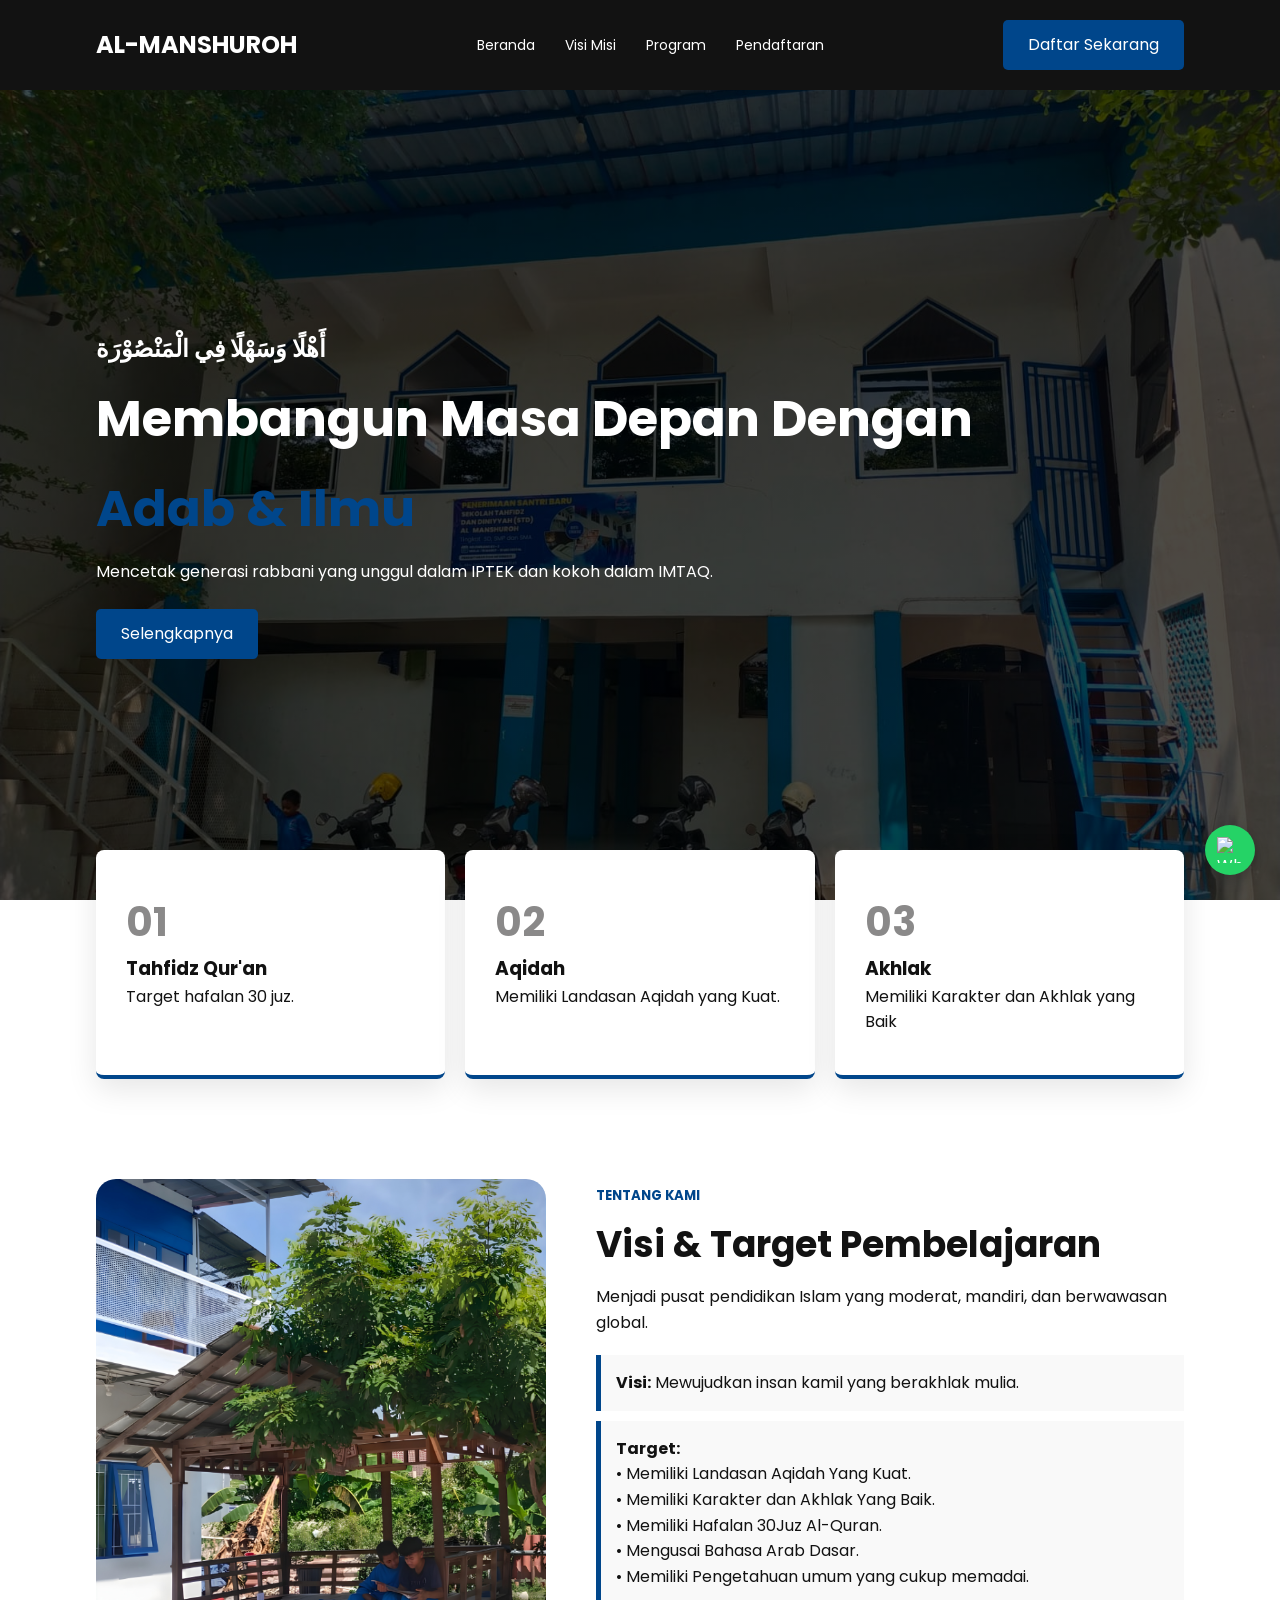
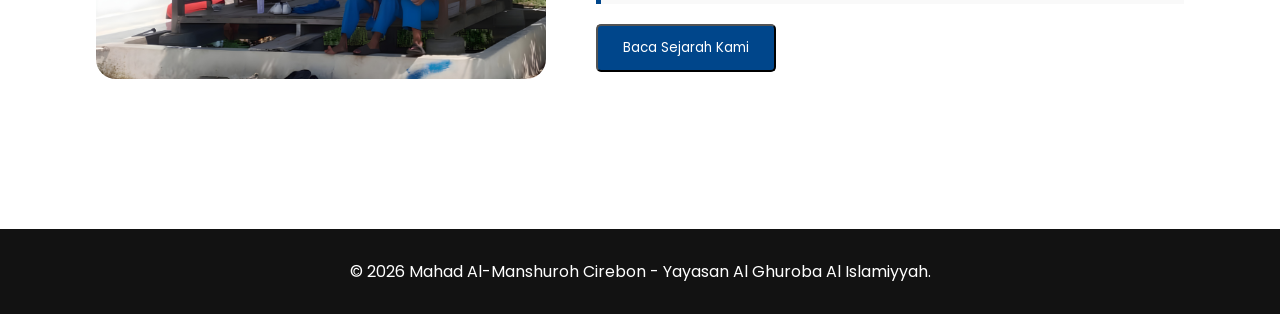
==== index.html @ d4eccbf4 "first commit" ====
<!DOCTYPE html>
<html lang="id">

<head>
    <meta charset="UTF-8">
    <meta name="viewport" content="width=device-width, initial-scale=1.0">
    <title>Pondok Pesantren Al-Ikhlas | Modern & Elegan</title>
    <link rel="stylesheet" href="style.css">
    <link href="https://fonts.googleapis.com/css2?family=Poppins:wght@300;400;600;700&display=swap" rel="stylesheet">
</head>

<body>

    <header>
        <nav class="container">
            <div class="logo">AL-MANSHUROH</div>
            <ul>
                <li><a href="#">Beranda</a></li>
                <li><a href="#visi-misi">Visi Misi</a></li>
                <li><a href="program.html">Program</a></li>
                <li><a href="pendaftaran.html">Pendaftaran</a></li>
            </ul>
            <a href="pendaftaran.html" class="btn-primary">Daftar Sekarang</a>
        </nav>
    </header>

    <section class="hero">
        <div class="container">
            <div class="hero-content">
                <h2>أَهْلًا وَسَهْلًا فِي الْمَنْصُوْرَة</h2>
                <h1>Membangun Masa Depan Dengan</h1>
                <h1>
                    <span>Adab</span> <span> & </span> <span>Ilmu</span>
                </h1>
                <p>Mencetak generasi rabbani yang unggul dalam IPTEK dan kokoh dalam IMTAQ.</p>
                <div class="hero-btns">
                    <a href="pendaftaran.html" class="btn-primary">Selengkapnya</a>
                </div>
            </div>
        </div>
    </section>

    <section class="info-cards container">
        <div class="card">
            <span class="number">01</span>
            <h3>Tahfidz Qur'an</h3>
            <p>Target hafalan 30 juz.</p>
        </div>
        <div class="card">
            <span class="number">02</span>
            <h3>Aqidah</h3>
            <p>Memiliki Landasan Aqidah yang Kuat.</p>
        </div>
        <div class="card">
            <span class="number">03</span>
            <h3>Akhlak</h3>
            <p>Memiliki Karakter dan Akhlak yang Baik</p>
        </div>

    </section>

    <section id="visi-misi" class="visi-misi container">
        <div class="visi-img">
            <div class="img-box"></div>
        </div>
        <div class="visi-text">
            <h5>TENTANG KAMI</h5>
            <h2>Visi & Target Pembelajaran</h2>
            <p>Menjadi pusat pendidikan Islam yang moderat, mandiri, dan berwawasan global.</p>
            <ul class="target-list">
                <li><strong>Visi:</strong> Mewujudkan insan kamil yang berakhlak mulia.</li>
                <li>
                    <strong>Target:</strong>
                    <p></p>
                    <p>• Memiliki Landasan Aqidah Yang Kuat.</p>
                    <p>• Memiliki Karakter dan Akhlak Yang Baik.
                    </p>
                    <p>• Memiliki Hafalan 30Juz Al-Quran.
                    </p>
                    <p>• Mengusai Bahasa Arab Dasar.
                    </p>
                    <p>• Memiliki Pengetahuan umum yang cukup memadai.</p>
                </li>

            </ul>
            <a href="tentang.html">
                <button class="btn-primary">Baca Sejarah Kami</button>
            </a>

        </div>
    </section>

    <footer>
        <p>&copy; 2026 Mahad Al-Manshuroh Cirebon - Yayasan Al Ghuroba Al Islamiyyah.</p>
        <a href="https://wa.me/6289699423145?text=Assalamualaikum%20Admin%2C%20saya%20ingin%20tanya%20seputar%20pendaftaran%20di%20Mahad%20Al-Manshuroh"
            class="wa-float" target="_blank">
            <img src="https://upload.wikimedia.org/wikipedia/commons/6/6b/WhatsApp.svg" alt="WhatsApp">
            <span class="wa-text">Tanya Admin</span>
        </a>
    </footer>
</body>

</html>
---- style.css ----
/* Reset & General Style */
* {
    margin: 0;
    padding: 0;
    box-sizing: border-box;
    font-family: 'Poppins', sans-serif;
}

:root {
    --primary-blue: #00468b;
    --dark-black: #121212;
    --clean-white: #ffffff;
    --soft-gray: #f9f9f9;
}

body {
    background-color: var(--clean-white);
    color: var(--dark-black);
    line-height: 1.6;
}

.container {
    width: 85%;
    margin: auto;
    max-width: 1200px;
}

/* Header */
header {
    background: var(--dark-black);
    padding: 20px 0;
    position: sticky;
    top: 0;
    z-index: 1000;
}

nav {
    display: flex;
    justify-content: space-between;
    align-items: center;
}

.logo {
    color: var(--clean-white);
    font-size: 24px;
    font-weight: 700;
    transition: 0.5s;
}

.logo:hover{
    color: var(--primary-blue);
    transition: 0.5s;
}

nav ul {
    display: flex;
    list-style: none;
}

nav ul li a {
    color: var(--clean-white);
    text-decoration: none;
    margin: 0 15px;
    font-size: 14px;
    transition: 0.3s;
}

nav ul li a:hover {
    color: var(--primary-blue);
}

/* Hero Section */
.hero {
    background: linear-gradient(rgba(0,0,0,0.7), rgba(0,0,0,0.7)), url('image/2.jpeg') no-repeat center center/cover;
    height: 90vh;
    display: flex;
    align-items: center;
    color: var(--clean-white);
}



.hero-content h1 {
    font-size: 50px;
    margin: 10px 0;
}

.hero-content h1 span {
    color: var(--primary-blue);
    transition: 0.3s; /* Biar pas kursor lepas tetep smooth */
    display: inline-block; /* Opsional: biar bisa dikasih efek gerak dikit */
}

.hero-content h1 span:hover {
    color: white;
    transition-duration: 0.2s; /* Pas kursor nempel lebih cepet dikit */
}

.hero-btns {
    margin-top: 25px;
}

/* Buttons */
.btn-primary {
    background: var(--primary-blue);
    color: white;
    padding: 12px 25px;
    text-decoration: none;
    border-radius: 5px;
    display: inline-block;
    transition: 0.3s;
}

.btn-outline {
    border: 1px solid white;
    color: white;
    padding: 12px 25px;
    text-decoration: none;
    border-radius: 5px;
    margin-left: 10px;
    transition: 0.3s;
}

.btn-primary:hover { opacity: 0.8; }
.btn-outline:hover { background: white; color: black; }

/* Info Cards */
.info-cards {
    display: grid;
    grid-template-columns: repeat(3, 1fr);
    gap: 20px;
    margin-top: -50px; /* Floating effect */
}

.card {
    background: white;
    padding: 40px 30px;
    box-shadow: 0 10px 30px rgba(0,0,0,0.1);
    border-radius: 8px;
    text-align: left;
    border-bottom: 4px solid var(--primary-blue);
}

.card .number {
    font-size: 40px;
    font-weight: 700;
    color: #8a8989;
    display: block;
}


/* Visi Misi Section */
.visi-misi {
    padding: 100px 0;
    display: flex;
    gap: 50px;
    align-items: center;
}

.visi-img .img-box {
    width: 450px;
    height: 500px;
    background: #ccc;
    border-radius: 20px;
    background-image: url('image/13.png');
    background-size: cover;
}

.visi-text h5 { color: var(--primary-blue); }
.visi-text h2 { font-size: 36px; margin: 10px 0; }

.target-list {
    list-style: none;
    margin: 20px 0;
}

.target-list li {
    background: var(--soft-gray);
    margin-bottom: 10px;
    padding: 15px;
    border-left: 5px solid var(--primary-blue);
}


/* Footer */
footer {
    background: var(--dark-black);
    color: white;
    text-align: center;
    padding: 30px 0;
    margin-top: 50px;
}

/* Styling List & Info */
.mini-list {
    list-style: none;
    margin-top: 10px;
    font-size: 13px;
    color: #555;
}

.mini-list li::before {
    content: "✓ ";
    color: var(--primary-blue);
    font-weight: bold;
}

.doc-list {
    padding-left: 20px;
    margin-top: 10px;
}

.doc-list li {
    margin-bottom: 5px;
    font-size: 14px;
}

.info-group h4 {
    border-bottom: 2px solid var(--primary-blue);
    display: inline-block;
    margin-bottom: 10px;
}

.reg-info h5 {
    color: var(--primary-blue);
    letter-spacing: 1px;
}

/* Responsif sederhana untuk HP */
@media (max-width: 768px) {
    .registration-box {
        flex-direction: column;
    }
    .program-grid {
        grid-template-columns: 1fr;
    }
}

/* --- Program Detail Styling --- */
.sub-hero {
     background: linear-gradient(rgba(0,0,0,0.7), rgba(0,0,0,0.7)), url('image/6.jpeg') no-repeat center center/cover;
    height: 30vh;
    display: flex;
    align-items: center;
    color: var(--clean-white);
}

.sub-hero .container {
    text-align: center;
    padding-top: 50px;
}

.program-section {
    background: #fff;
    padding: 40px;
    margin-bottom: 40px;
    border-radius: 15px;
    box-shadow: 0 5px 20px rgba(0,0,0,0.05);
}

.program-header {
    border-left: 5px solid var(--primary-blue);
    padding-left: 20px;
    margin-bottom: 30px;
}

.program-header h2 {
    font-size: 28px;
    margin-top: 5px;
}

.program-content-grid {
    display: grid;
    grid-template-columns: 1fr 1fr;
    gap: 30px;
}

.info-card h4 {
    color: var(--primary-blue);
    margin-bottom: 15px;
    font-size: 18px;
}

.info-card ul {
    list-style: none;
}

.info-card ul li {
    margin-bottom: 10px;
    font-size: 15px;
    position: relative;
    padding-left: 25px;
}

.info-card ul li::before {
    content: "✓";
    position: absolute;
    left: 0;
    color: var(--primary-blue);
    font-weight: bold;
}

/* --- Price Table --- */
.table-container {
    overflow-x: auto;
}

.full-table {
    width: 100%;
    border-collapse: collapse;
    background: white;
    margin-top: 20px;
}

.full-table th, .full-table td {
    padding: 15px;
    border: 1px solid #eee;
    text-align: left;
}

.full-table th {
    background: var(--primary-blue);
    color: white;
}

.total-row {
    background: #f0f7ff;
}

.total-row td {
    font-size: 18px;
    color: var(--primary-blue);
}

/* Responsive */
@media (max-width: 768px) {
    .program-content-grid {
        grid-template-columns: 1fr;
    }
}

/* Styling Header Pendaftaran */

.sub-hero2 {
    background: linear-gradient(rgba(0,0,0,0.7), rgba(0,0,0,0.7)), url('image/12.jpeg') no-repeat center center/cover;
    height: 30vh;
    display: flex;
    align-items: center;
    color: var(--clean-white);
}

.sub-hero2 .container {
    text-align: center;
    padding-top: 50px;
}
.sub-hero2 .container h4 {
     color: var(--primary-blue); letter-spacing: 2px;
}

/* Cost Cards Layout */
.cost-cards {
    display: grid;
    grid-template-columns: repeat(4, 1fr);
    gap: 20px;
    margin-top: 40px;
    margin-bottom: 40px;
}

.cost-card {
    background: white;
    border-radius: 12px;
    overflow: hidden;
    box-shadow: 0 5px 15px rgba(0,0,0,0.08);
    border: 1px solid #eee;
    transition: 0.3s;
}

.cost-card:hover { transform: translateY(-5px); }

.card-head {
    background: var(--primary-blue);
    color: white;
    padding: 15px;
    text-align: center;
    font-weight: bold;
    font-size: 18px;
}

.card-body { padding: 25px; }
.card-body hr { margin: 15px 0; border: 0; border-top: 1px solid #eee; }

.card-body ul {
    list-style: none;
    margin-bottom: 20px;
}

.card-body ul li {
    font-size: 14px;
    margin-bottom: 8px;
    color: #666;
}

.total-box {
    background: var(--soft-gray);
    padding: 15px;
    border-radius: 8px;
    text-align: center;
}

.total-box span { font-size: 12px; color: #888; display: block; }
.total-box p { font-size: 20px; font-weight: 700; color: var(--primary-blue); }

.contact-box {
    margin-top: 30px;
    padding: 20px;
    background: #eef4f9;
    border-radius: 8px;
    border-left: 4px solid var(--primary-blue);
}

/* --- Container Utama Pendaftaran --- */
.registration-box {
    display: grid;
    grid-template-columns: 1fr 1fr; /* Bagi dua kiri-kanan */
    gap: 50px;
    padding: 50px 0;
    align-items: start;
}

/* --- Styling Formulir --- */
.reg-form {
    background: #ffffff;
    padding: 40px;
    border-radius: 15px;
    box-shadow: 0 10px 30px rgba(0,0,0,0.1); /* Kasih shadow biar timbul */
    border: 1px solid #eee;
}

.reg-form h3 {
    margin-bottom: 25px;
    color: var(--dark-black);
    font-weight: 700;
    border-bottom: 2px solid var(--primary-blue);
    display: inline-block;
    padding-bottom: 5px;
}

/* --- Grouping Input --- */
.form-group {
    margin-bottom: 20px;
    text-align: left;
}

.form-group label {
    display: block;
    margin-bottom: 8px;
    font-weight: 600;
    color: #444;
    font-size: 14px;
}

/* --- Input, Select, & Textarea --- */
.form-group input, 
.form-group select {
    width: 100%;
    padding: 12px 15px;
    border: 1px solid #ddd;
    border-radius: 8px;
    font-family: 'Poppins', sans-serif;
    font-size: 14px;
    transition: all 0.3s ease;
    background-color: #f9f9f9;
}

.form-group input:focus, 
.form-group select:focus {
    outline: none;
    border-color: var(--primary-blue);
    background-color: #fff;
    box-shadow: 0 0 0 3px rgba(0, 123, 255, 0.1); /* Efek glowing pas diklik */
}

/* --- Tombol Submit --- */
.btn-submit {
    width: 100%;
    padding: 15px;
    background: var(--primary-blue);
    color: white;
    border: none;
    border-radius: 8px;
    cursor: pointer;
    font-weight: 700;
    font-size: 16px;
    transition: background 0.3s ease, transform 0.2s ease;
    margin-top: 10px;
}

.btn-submit:hover {
    background: #0056b3; /* Warna biru lebih gelap saat hover */
    transform: translateY(-2px);
}

/* --- Responsif untuk HP --- */
@media (max-width: 768px) {
    .registration-box {
        grid-template-columns: 1fr; /* Jadi tumpuk atas-bawah kalau di HP */
        gap: 30px;
    }
    
    .reg-form {
        padding: 25px;
    }
}




/* --- About Page Styles --- */
.about-hero {
     background: linear-gradient(rgba(0,0,0,0.7), rgba(0,0,0,0.7)), url('image/8.jpeg') no-repeat center center/cover;
    color: white;
    padding: 80px 0;
    text-align: center;
}

.about-content { padding: 80px 0; }

.about-grid {
    display: grid;
    grid-template-columns: 2fr 1fr;
    gap: 50px;
    align-items: center;
}

.stat-box {
    background: var(--soft-gray);
    padding: 30px;
    margin-bottom: 20px;
    border-radius: 12px;
    text-align: center;
    border-top: 4px solid var(--primary-blue);
}

.stat-box h3 { font-size: 32px; color: var(--primary-blue); }

/* --- Gallery Styles --- */
.gallery-section {
    background: #f4f4f4;
    padding: 80px 0;
}

.gallery-grid {
    display: grid;
    grid-template-columns: repeat(auto-fit, minmax(300px, 1fr));
    gap: 20px;
}

.gallery-item {
    position: relative;
    height: 250px;
    overflow: hidden;
    border-radius: 12px;
    box-shadow: 0 5px 15px rgba(0,0,0,0.1);
}

.gallery-item img {
    width: 100%;
    height: 100%;
    object-fit: cover;
    transition: transform var(--transition-slow);
}

.gallery-item:hover img {
    transform: scale(1.1);
}

.overlay {
    position: absolute;
    bottom: -100%;
    left: 0;
    width: 100%;
    background: rgba(0, 70, 139, 0.8);
    color: white;
    padding: 15px;
    text-align: center;
    transition: 0.4s;
    font-weight: 600;
}

.gallery-item:hover .overlay {
    bottom: 0;
}

/* Responsive About */
@media (max-width: 768px) {
    .about-grid {
        grid-template-columns: 1fr;
        text-align: center;
    }
}

/* --- WhatsApp Floating Slide Effect --- */
.wa-float {
    position: fixed;
    bottom: 25px;
    right: 25px;
    background-color: #25d366;
    color: white;
    padding: 12px; /* Ukuran awal pas cuma logo (bulet) */
    border-radius: 50px;
    display: flex;
    align-items: center;
    text-decoration: none;
    box-shadow: 0 4px 15px rgba(0,0,0,0.2);
    z-index: 9999;
    transition: all 0.5s cubic-bezier(0.175, 0.885, 0.32, 1.275); /* Efek mantul dikit */
    overflow: hidden; /* Biar tulisan yg sembunyi gak kelihatan */
    max-width: 50px; /* Lebar awal cuma cukup buat icon */
}

.wa-float img {
    width: 26px;
    height: 26px;
    min-width: 26px; /* Biar icon gak kegencet pas animasi */
}

.wa-text {
    white-space: nowrap;
    font-weight: 600;
    font-size: 14px;
    opacity: 0;
    margin-left: 0;
    transition: all 0.5s ease;
    max-width: 0; /* Sembunyi total */
}

/* --- Hover State --- */
.wa-float:hover {
    max-width: 200px; /* Memanjang ke samping */
    padding-right: 25px; /* Kasih ruang buat tulisan */
    background-color: #128c7e;
}

.wa-float:hover .wa-text {
    opacity: 1;
    margin-left: 10px; /* Muncul dari balik logo */
    max-width: 150px;
}

/* Responsif untuk HP */
@media (max-width: 768px) {
    /* Di HP mending tetep logo aja biar gak ganggu jempol pas scroll */
    .wa-float:hover {
        max-width: 50px;
        padding-right: 12px;
    }
    .wa-text {
        display: none;
    }
}

/* ==========================================================================
   CSS RESPONSIVE ONLY (ADD TO BOTTOM OF YOUR FILE)
   ========================================================================== */

/* 1. Tablet & Laptop Kecil (Max 1024px) */
@media (max-width: 1024px) {
    .container {
        width: 92%;
    }
    .about-grid, .registration-box {
        gap: 30px;
    }
}

/* 2. Mobile (HP Gede & Tablet Portait - Max 768px) */
@media (max-width: 768px) {
    /* Header & Nav */
    nav {
        flex-direction: column;
        gap: 15px;
        text-align: center;
    }
    nav ul li a {
        margin: 0 10px;
    }

    /* Hero Section */
    .hero {
        height: auto;
        padding: 100px 0;
    }
    .hero-content h1 {
        font-size: 35px;
    }

    /* Layout Grids (Jadi 1 Kolom) */
    .info-cards, 
    .program-content-grid, 
    .registration-box, 
    .about-grid,
    .visi-misi {
        grid-template-columns: 1fr;
        flex-direction: column;
        gap: 30px;
    }

    /* Visi Misi Fix */
    .visi-misi {
        text-align: center;
    }
    .visi-img .img-box {
        width: 100%;
        height: 350px;
        margin: auto;
    }

    /* Info Cards Position */
    .info-cards {
        margin-top: 20px;
    }

    /* Buttons */
    .btn-outline {
        margin-left: 0;
        margin-top: 10px;
        display: block;
    }
}

/* 3. Mobile Kecil (HP - Max 480px) */
@media (max-width: 480px) {
    /* Font Resize */
    .hero-content h1 {
        font-size: 28px;
    }
    .visi-text h2 {
        font-size: 26px;
    }

    /* Card & Table Padding */
    .card, .reg-form {
        padding: 20px;
    }
    .full-table th, .full-table td {
        padding: 10px;
        font-size: 12px;
    }

    /* Cost Cards (Paksa 1 Kolom) */
    .cost-cards {
        grid-template-columns: 1fr;
    }

    /* WA Float Mobile Fix */
    .wa-float:hover {
        max-width: 50px; /* Matikan animasi slide di HP biar gak nutupin layar */
        padding-right: 12px;
    }
    .wa-text {
        display: none;
    }
}

/* Extra: Fix Body Overflow (Mencegah scroll kanan yang bocor) */
body {
    overflow-x: hidden;
}
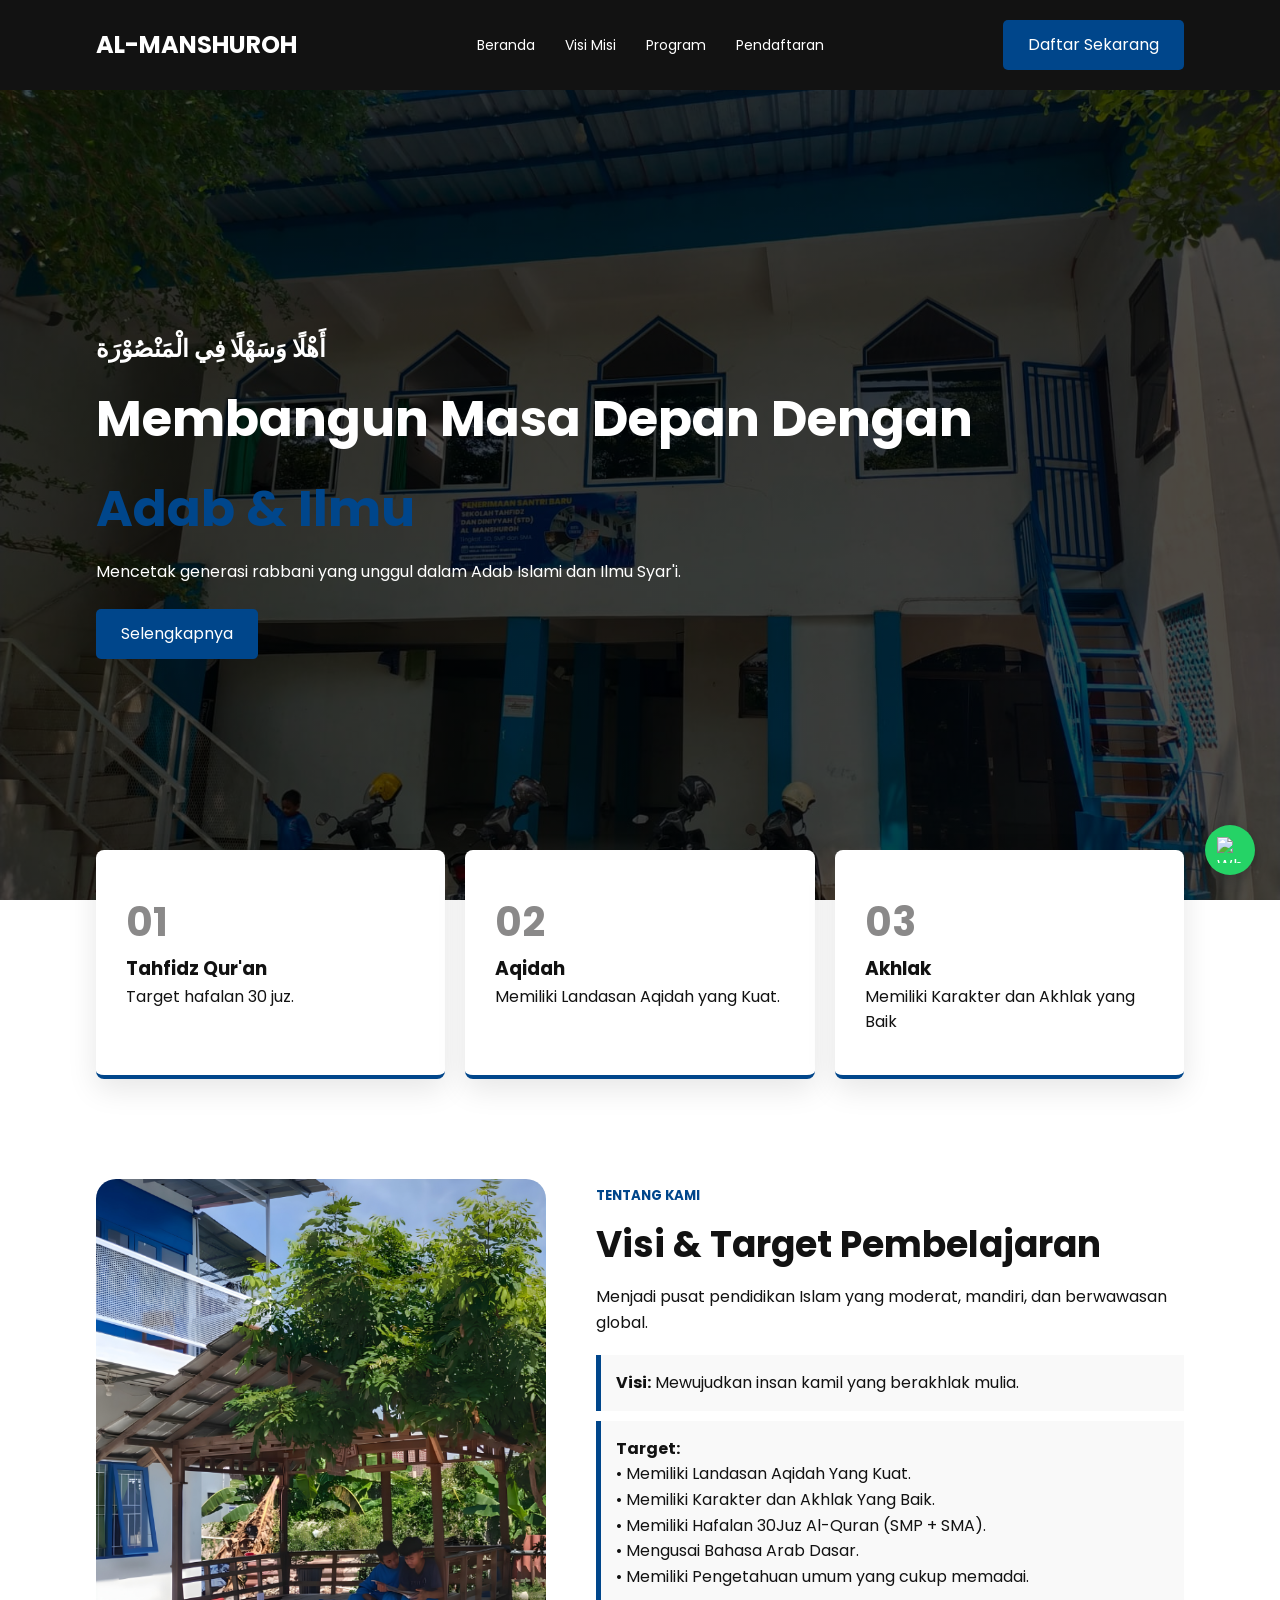
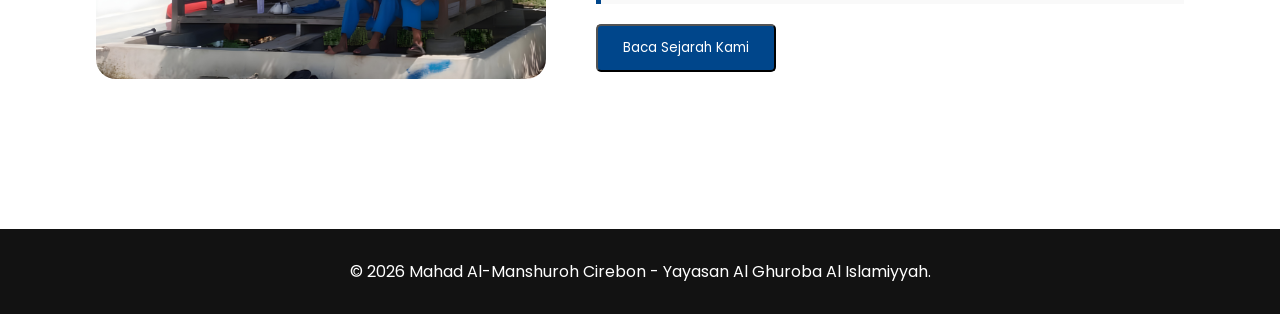
==== commit 0807513d: "Gantiakun" ====
--- a/index.html
+++ b/index.html
@@ -32,7 +32,7 @@
                 <h1>
                     <span>Adab</span> <span> & </span> <span>Ilmu</span>
                 </h1>
-                <p>Mencetak generasi rabbani yang unggul dalam IPTEK dan kokoh dalam IMTAQ.</p>
+                <p>Mencetak generasi rabbani yang unggul dalam Adab Islami dan Ilmu Syar'i.</p>
                 <div class="hero-btns">
                     <a href="pendaftaran.html" class="btn-primary">Selengkapnya</a>
                 </div>
@@ -75,7 +75,7 @@
                     <p>• Memiliki Landasan Aqidah Yang Kuat.</p>
                     <p>• Memiliki Karakter dan Akhlak Yang Baik.
                     </p>
-                    <p>• Memiliki Hafalan 30Juz Al-Quran.
+                    <p>• Memiliki Hafalan 30Juz Al-Quran (SMP + SMA).
                     </p>
                     <p>• Mengusai Bahasa Arab Dasar.
                     </p>
--- a/style.css
+++ b/style.css
@@ -1,4 +1,6 @@
-/* Reset & General Style */
+/* ==========================================================================
+   01. RESET & GENERAL STYLE
+   ========================================================================== */
 * {
     margin: 0;
     padding: 0;
@@ -17,6 +19,7 @@
     background-color: var(--clean-white);
     color: var(--dark-black);
     line-height: 1.6;
+    overflow-x: hidden; /* Fix Body Overflow (Mencegah scroll kanan yang bocor) */
 }
 
 .container {
@@ -25,7 +28,10 @@
     max-width: 1200px;
 }
 
-/* Header */
+
+/* ==========================================================================
+   02. HEADER & NAVIGATION
+   ========================================================================== */
 header {
     background: var(--dark-black);
     padding: 20px 0;
@@ -47,7 +53,7 @@
     transition: 0.5s;
 }
 
-.logo:hover{
+.logo:hover {
     color: var(--primary-blue);
     transition: 0.5s;
 }
@@ -69,7 +75,10 @@
     color: var(--primary-blue);
 }
 
-/* Hero Section */
+
+/* ==========================================================================
+   03. HERO SECTION & BUTTONS
+   ========================================================================== */
 .hero {
     background: linear-gradient(rgba(0,0,0,0.7), rgba(0,0,0,0.7)), url('image/2.jpeg') no-repeat center center/cover;
     height: 90vh;
@@ -78,8 +87,6 @@
     color: var(--clean-white);
 }
 
-
-
 .hero-content h1 {
     font-size: 50px;
     margin: 10px 0;
@@ -124,7 +131,10 @@
 .btn-primary:hover { opacity: 0.8; }
 .btn-outline:hover { background: white; color: black; }
 
-/* Info Cards */
+
+/* ==========================================================================
+   04. INFO CARDS
+   ========================================================================== */
 .info-cards {
     display: grid;
     grid-template-columns: repeat(3, 1fr);
@@ -149,7 +159,9 @@
 }
 
 
-/* Visi Misi Section */
+/* ==========================================================================
+   05. VISI MISI SECTION
+   ========================================================================== */
 .visi-misi {
     padding: 100px 0;
     display: flex;
@@ -182,16 +194,9 @@
 }
 
 
-/* Footer */
-footer {
-    background: var(--dark-black);
-    color: white;
-    text-align: center;
-    padding: 30px 0;
-    margin-top: 50px;
-}
-
-/* Styling List & Info */
+/* ==========================================================================
+   06. LIST, INFO, & GENERAL STYLING
+   ========================================================================== */
 .mini-list {
     list-style: none;
     margin-top: 10px;
@@ -226,19 +231,12 @@
     letter-spacing: 1px;
 }
 
-/* Responsif sederhana untuk HP */
-@media (max-width: 768px) {
-    .registration-box {
-        flex-direction: column;
-    }
-    .program-grid {
-        grid-template-columns: 1fr;
-    }
-}
-
-/* --- Program Detail Styling --- */
+
+/* ==========================================================================
+   07. PROGRAM DETAIL SECTION
+   ========================================================================== */
 .sub-hero {
-     background: linear-gradient(rgba(0,0,0,0.7), rgba(0,0,0,0.7)), url('image/6.jpeg') no-repeat center center/cover;
+    background: linear-gradient(rgba(0,0,0,0.7), rgba(0,0,0,0.7)), url('image/6.jpeg') no-repeat center center/cover;
     height: 30vh;
     display: flex;
     align-items: center;
@@ -300,7 +298,7 @@
     font-weight: bold;
 }
 
-/* --- Price Table --- */
+/* Price Table */
 .table-container {
     overflow-x: auto;
 }
@@ -332,15 +330,10 @@
     color: var(--primary-blue);
 }
 
-/* Responsive */
-@media (max-width: 768px) {
-    .program-content-grid {
-        grid-template-columns: 1fr;
-    }
-}
-
-/* Styling Header Pendaftaran */
-
+
+/* ==========================================================================
+   08. PENDAFTARAN (REGISTRATION) SECTION
+   ========================================================================== */
 .sub-hero2 {
     background: linear-gradient(rgba(0,0,0,0.7), rgba(0,0,0,0.7)), url('image/12.jpeg') no-repeat center center/cover;
     height: 30vh;
@@ -353,6 +346,7 @@
     text-align: center;
     padding-top: 50px;
 }
+
 .sub-hero2 .container h4 {
      color: var(--primary-blue); letter-spacing: 2px;
 }
@@ -360,7 +354,7 @@
 /* Cost Cards Layout */
 .cost-cards {
     display: grid;
-    grid-template-columns: repeat(4, 1fr);
+    grid-template-columns: repeat(3, 1fr);
     gap: 20px;
     margin-top: 40px;
     margin-bottom: 40px;
@@ -418,7 +412,7 @@
     border-left: 4px solid var(--primary-blue);
 }
 
-/* --- Container Utama Pendaftaran --- */
+/* Container Utama Pendaftaran */
 .registration-box {
     display: grid;
     grid-template-columns: 1fr 1fr; /* Bagi dua kiri-kanan */
@@ -427,7 +421,7 @@
     align-items: start;
 }
 
-/* --- Styling Formulir --- */
+/* Styling Formulir */
 .reg-form {
     background: #ffffff;
     padding: 40px;
@@ -445,7 +439,7 @@
     padding-bottom: 5px;
 }
 
-/* --- Grouping Input --- */
+/* Grouping Input */
 .form-group {
     margin-bottom: 20px;
     text-align: left;
@@ -459,7 +453,7 @@
     font-size: 14px;
 }
 
-/* --- Input, Select, & Textarea --- */
+/* Input, Select, & Textarea */
 .form-group input, 
 .form-group select {
     width: 100%;
@@ -480,7 +474,7 @@
     box-shadow: 0 0 0 3px rgba(0, 123, 255, 0.1); /* Efek glowing pas diklik */
 }
 
-/* --- Tombol Submit --- */
+/* Tombol Submit */
 .btn-submit {
     width: 100%;
     padding: 15px;
@@ -500,24 +494,12 @@
     transform: translateY(-2px);
 }
 
-/* --- Responsif untuk HP --- */
-@media (max-width: 768px) {
-    .registration-box {
-        grid-template-columns: 1fr; /* Jadi tumpuk atas-bawah kalau di HP */
-        gap: 30px;
-    }
-    
-    .reg-form {
-        padding: 25px;
-    }
-}
-
-
-
-
-/* --- About Page Styles --- */
+
+/* ==========================================================================
+   09. ABOUT PAGE STYLES
+   ========================================================================== */
 .about-hero {
-     background: linear-gradient(rgba(0,0,0,0.7), rgba(0,0,0,0.7)), url('image/8.jpeg') no-repeat center center/cover;
+    background: linear-gradient(rgba(0,0,0,0.7), rgba(0,0,0,0.7)), url('image/8.jpeg') no-repeat center center/cover;
     color: white;
     padding: 80px 0;
     text-align: center;
@@ -543,7 +525,10 @@
 
 .stat-box h3 { font-size: 32px; color: var(--primary-blue); }
 
-/* --- Gallery Styles --- */
+
+/* ==========================================================================
+   10. GALLERY STYLES
+   ========================================================================== */
 .gallery-section {
     background: #f4f4f4;
     padding: 80px 0;
@@ -591,15 +576,10 @@
     bottom: 0;
 }
 
-/* Responsive About */
-@media (max-width: 768px) {
-    .about-grid {
-        grid-template-columns: 1fr;
-        text-align: center;
-    }
-}
-
-/* --- WhatsApp Floating Slide Effect --- */
+
+/* ==========================================================================
+   11. WHATSAPP FLOATING SLIDE EFFECT
+   ========================================================================== */
 .wa-float {
     position: fixed;
     bottom: 25px;
@@ -634,7 +614,7 @@
     max-width: 0; /* Sembunyi total */
 }
 
-/* --- Hover State --- */
+/* Hover State */
 .wa-float:hover {
     max-width: 200px; /* Memanjang ke samping */
     padding-right: 25px; /* Kasih ruang buat tulisan */
@@ -647,23 +627,24 @@
     max-width: 150px;
 }
 
-/* Responsif untuk HP */
-@media (max-width: 768px) {
-    /* Di HP mending tetep logo aja biar gak ganggu jempol pas scroll */
-    .wa-float:hover {
-        max-width: 50px;
-        padding-right: 12px;
-    }
-    .wa-text {
-        display: none;
-    }
-}
-
-/* ==========================================================================
-   CSS RESPONSIVE ONLY (ADD TO BOTTOM OF YOUR FILE)
-   ========================================================================== */
-
-/* 1. Tablet & Laptop Kecil (Max 1024px) */
+
+/* ==========================================================================
+   12. FOOTER SECTION
+   ========================================================================== */
+footer {
+    background: var(--dark-black);
+    color: white;
+    text-align: center;
+    padding: 30px 0;
+    margin-top: 50px;
+}
+
+
+/* ==========================================================================
+   13. GLOBAL RESPONSIVE MEDIA QUERIES
+   ========================================================================== */
+
+/* --- Tablet & Laptop Kecil (Max 1024px) --- */
 @media (max-width: 1024px) {
     .container {
         width: 92%;
@@ -673,7 +654,17 @@
     }
 }
 
-/* 2. Mobile (HP Gede & Tablet Portait - Max 768px) */
+/* --- Mobile Lama / Warisan dari Kode Awal (Max 768px) --- */
+@media (max-width: 768px) {
+    .registration-box {
+        flex-direction: column;
+    }
+    .program-grid {
+        grid-template-columns: 1fr;
+    }
+}
+
+/* --- Mobile Utama (HP Gede & Tablet Portrait - Max 768px) --- */
 @media (max-width: 768px) {
     /* Header & Nav */
     nav {
@@ -726,9 +717,38 @@
         margin-top: 10px;
         display: block;
     }
-}
-
-/* 3. Mobile Kecil (HP - Max 480px) */
+    
+    /* Responsive Program */
+    .program-content-grid {
+        grid-template-columns: 1fr;
+    }
+    
+    /* Responsif Form Pendaftaran */
+    .registration-box {
+        grid-template-columns: 1fr; /* Jadi tumpuk atas-bawah kalau di HP */
+        gap: 30px;
+    }
+    .reg-form {
+        padding: 25px;
+    }
+    
+    /* Responsive About Page */
+    .about-grid {
+        grid-template-columns: 1fr;
+        text-align: center;
+    }
+    
+    /* WA Float Mobile Fix */
+    .wa-float:hover {
+        max-width: 50px;
+        padding-right: 12px;
+    }
+    .wa-text {
+        display: none;
+    }
+}
+
+/* --- Mobile Kecil (HP - Max 480px) --- */
 @media (max-width: 480px) {
     /* Font Resize */
     .hero-content h1 {
@@ -760,9 +780,9 @@
     .wa-text {
         display: none;
     }
-}
-
-/* Extra: Fix Body Overflow (Mencegah scroll kanan yang bocor) */
-body {
-    overflow-x: hidden;
+
+    .sub-hero2 .container {
+        font-size: 12px;
+        text-align: center  ;
+    }
 }
